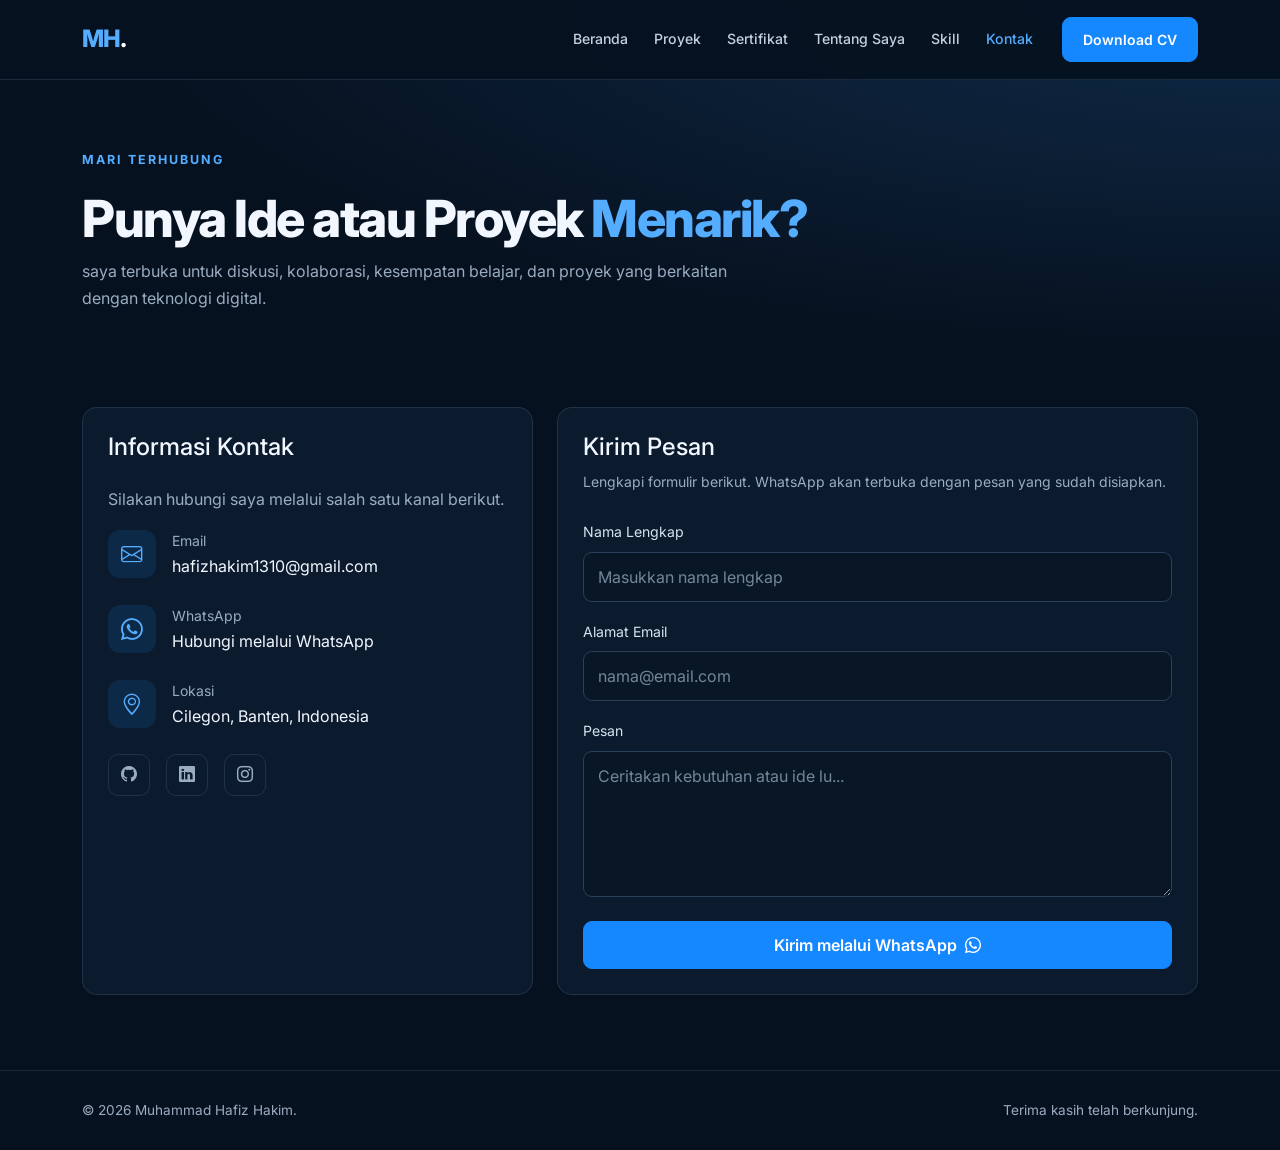
==== kontak.html @ 2e5564fa "Update portfolio" ====
<!DOCTYPE html>
<html lang="id">
<head>
<meta charset="UTF-8"><meta name="viewport" content="width=device-width, initial-scale=1">
<title>Kontak | Hafiz Hakim</title>
<link href="https://cdn.jsdelivr.net/npm/bootstrap@5.3.3/dist/css/bootstrap.min.css" rel="stylesheet">
<link href="https://cdn.jsdelivr.net/npm/bootstrap-icons@1.11.3/font/bootstrap-icons.min.css" rel="stylesheet">
<link href="css/style.css" rel="stylesheet">
</head>
<body>
<nav class="navbar navbar-expand-lg fixed-top"><div class="container">
<a class="navbar-brand" href="index.html">MH<span class="brand-dot">.</span></a>
<button class="navbar-toggler bg-light" data-bs-toggle="collapse" data-bs-target="#navMenu" aria-label="Buka navigasi"><span class="navbar-toggler-icon"></span></button>
<div class="collapse navbar-collapse" id="navMenu"><ul class="navbar-nav ms-auto align-items-lg-center">
<li class="nav-item"><a class="nav-link" data-page="index.html" href="index.html">Beranda</a></li>
<li class="nav-item"><a class="nav-link" data-page="proyek.html" href="proyek.html">Proyek</a></li>
<li class="nav-item"><a class="nav-link" data-page="sertifikat.html" href="sertifikat.html">Sertifikat</a></li>
<li class="nav-item"><a class="nav-link" data-page="tentang.html" href="tentang.html">Tentang Saya</a></li>
<li class="nav-item"><a class="nav-link" data-page="skill.html" href="skill.html">Skill</a></li>
<li class="nav-item"><a class="nav-link" data-page="kontak.html" href="kontak.html">Kontak</a></li>
<li class="nav-item ms-lg-3"><a class="btn btn-primary-custom btn-sm" href="assets/cv/cv-hafiz.pdf" target="_blank">Download CV</a></li>
</ul></div></div></nav>

<header class="page-header"><div class="container reveal">
<span class="eyebrow">MARI TERHUBUNG</span>
<h1 class="mt-3">Punya Ide atau Proyek <span class="text-blue">Menarik?</span></h1>
<p class="section-subtitle">saya terbuka untuk diskusi, kolaborasi, kesempatan belajar, dan proyek yang berkaitan dengan teknologi digital.</p>
</div></header>

<main class="section pt-4"><div class="container"><div class="row g-4">
<div class="col-lg-5 reveal"><div class="contact-panel">
<h4 class="mb-4">Informasi Kontak</h4>
<p class="text-muted-custom">Silakan hubungi saya melalui salah satu kanal berikut.</p>

<div class="d-flex gap-3 align-items-center mb-4">
<div class="info-icon mb-0"><i class="bi bi-envelope"></i></div>
<div><div class="text-muted-custom small">Email</div><a href="mailto:emailkamu@example.com">hafizhakim1310@gmail.com</a></div>
</div>
<div class="d-flex gap-3 align-items-center mb-4">
<div class="info-icon mb-0"><i class="bi bi-whatsapp"></i></div>
<div><div class="text-muted-custom small">WhatsApp</div><a href="https://wa.me/6281315445895" target="_blank" rel="noopener">Hubungi melalui WhatsApp</a></div>
</div>
<div class="d-flex gap-3 align-items-center mb-4">
<div class="info-icon mb-0"><i class="bi bi-geo-alt"></i></div>
<div><div class="text-muted-custom small">Lokasi</div><span>Cilegon, Banten, Indonesia</span></div>
</div>
<div class="d-flex gap-2 flex-wrap mt-4">
<a href="https://github.com/Hafiz1310" target="_blank" rel="noopener" class="social-link" aria-label="GitHub"><i class="bi bi-github"></i></a>
<a href="https://www.linkedin.com/in/m-hafiz-hakim-758389445/" target="_blank" rel="noopener" class="social-link" aria-label="LinkedIn"><i class="bi bi-linkedin"></i></a>
<a href="https://instagram.com/mhz_hakim" target="_blank" rel="noopener" class="social-link" aria-label="Instagram"><i class="bi bi-instagram"></i></a>
</div>
</div></div>

<div class="col-lg-7 reveal"><div class="contact-panel">
<h4 class="mb-2">Kirim Pesan</h4>
<p class="text-muted-custom small mb-4">Lengkapi formulir berikut. WhatsApp akan terbuka dengan pesan yang sudah disiapkan.</p>
<form id="contactForm">
<div class="mb-3"><label for="contactName" class="form-label">Nama Lengkap</label><input class="form-control" id="contactName" name="name" placeholder="Masukkan nama lengkap" required maxlength="100"></div>
<div class="mb-3"><label for="contactEmail" class="form-label">Alamat Email</label><input type="email" class="form-control" id="contactEmail" name="email" placeholder="nama@email.com" required maxlength="150"></div>
<div class="mb-4"><label for="contactMessage" class="form-label">Pesan</label><textarea class="form-control" id="contactMessage" name="message" rows="5" placeholder="Ceritakan kebutuhan atau ide lu..." required maxlength="3000"></textarea></div>
<button type="submit" class="btn btn-primary-custom w-100">Kirim melalui WhatsApp <i class="bi bi-whatsapp ms-1"></i></button>
</form>
</div></div>
</div></div></main>

<footer><div class="container d-flex flex-wrap justify-content-between gap-2"><span>© <span data-year></span> Muhammad Hafiz Hakim.</span><span>Terima kasih telah berkunjung.</span></div></footer>
<button class="back-top" aria-label="Kembali ke atas"><i class="bi bi-arrow-up"></i></button>
<script src="https://cdn.jsdelivr.net/npm/bootstrap@5.3.3/dist/js/bootstrap.bundle.min.js"></script><script src="js/script.js"></script>
</body></html>
---- css/style.css ----
@import url('https://fonts.googleapis.com/css2?family=Inter:wght@400;500;600;700;800&display=swap');

:root {
  --bg: #06111f;
  --surface: #0b1b2d;
  --surface-2: #10243a;
  --blue: #1688ff;
  --blue-light: #55adff;
  --text: #f2f7ff;
  --muted: #9aacc1;
  --border: rgba(145, 183, 222, .15);
}

* { box-sizing: border-box; }
html { scroll-behavior: smooth; scroll-padding-top: 90px; }

body {
  margin: 0;
  background: var(--bg);
  color: var(--text);
  font-family: 'Inter', sans-serif;
  line-height: 1.7;
}

a { color: inherit; text-decoration: none; }
img { max-width: 100%; }
.text-muted-custom { color: var(--muted) !important; }
.text-blue { color: var(--blue-light); }

.navbar {
  background: rgba(6, 17, 31, .94);
  border-bottom: 1px solid var(--border);
  backdrop-filter: blur(16px);
  padding: 14px 0;
}

.navbar-brand {
  color: var(--blue-light) !important;
  font-size: 1.5rem;
  font-weight: 800;
  letter-spacing: -1px;
}

.brand-dot { color: white; }
.nav-link {
  color: #c3d0df !important;
  font-size: .88rem;
  font-weight: 500;
  margin: 0 5px;
  transition: .25s;
}
.nav-link:hover, .nav-link.active { color: var(--blue-light) !important; }

.btn-primary-custom {
  background: var(--blue);
  color: white;
  border: 1px solid var(--blue);
  border-radius: 9px;
  padding: 11px 20px;
  font-weight: 600;
  transition: .25s;
}
.btn-primary-custom:hover {
  background: #0875e8;
  color: white;
  transform: translateY(-2px);
}

.btn-outline-custom {
  color: white;
  border: 1px solid #59718b;
  border-radius: 9px;
  padding: 11px 20px;
  transition: .25s;
}
.btn-outline-custom:hover {
  color: white;
  border-color: var(--blue-light);
  background: rgba(22, 136, 255, .1);
}

.hero {
  min-height: 83vh;
  display: flex;
  align-items: center;
  padding: 95px 0 70px;
  background:
    radial-gradient(ellipse at 85% 45%, rgba(0, 93, 200, .17), transparent 42%),
    var(--bg);
}

.eyebrow {
  color: var(--blue-light);
  font-size: .78rem;
  font-weight: 700;
  letter-spacing: 2px;
  text-transform: uppercase;
}

.hero h1 {
  font-size: clamp(2.5rem, 5.5vw, 4.5rem);
  font-weight: 800;
  letter-spacing: -2.5px;
  line-height: 1.12;
  margin: 18px 0;
}

.hero-description {
  max-width: 580px;
  color: var(--muted);
  font-size: 1.02rem;
}

.profile-frame {
  position: relative;
  max-width: 380px;
  margin: auto;
  padding: 12px;
  border: 1px solid rgba(85, 173, 255, .35);
  border-radius: 24px;
  background: linear-gradient(145deg, #102a46, #06111f);
  box-shadow: 0 25px 90px rgba(0, 100, 255, .12);
}

.profile-frame img {
  width: 100%;
  height: 430px;
  object-fit: cover;
  object-position: center top;
  border-radius: 17px;
}

.profile-placeholder {
  min-height: 300px;
  display: grid;
  place-items: center;
  font-size: 5rem;
  color: var(--blue-light);
  background: var(--surface-2);
  border-radius: 15px;
}

.social-link {
  display: inline-flex;
  align-items: center;
  justify-content: center;
  width: 42px;
  height: 42px;
  margin-right: 8px;
  border: 1px solid var(--border);
  border-radius: 10px;
  color: var(--muted);
  transition: .2s;
}
.social-link:hover {
  color: white;
  border-color: var(--blue);
  background: rgba(22, 136, 255, .13);
}

.page-header {
  padding: 145px 0 55px;
  background: radial-gradient(ellipse at top right, #102b49, transparent 65%);
}
.page-header h1 {
  font-weight: 800;
  letter-spacing: -1.5px;
  font-size: clamp(2rem, 4vw, 3.3rem);
}

.section { padding: 75px 0; }
.section-title {
  font-size: clamp(1.7rem, 3vw, 2.4rem);
  font-weight: 800;
  letter-spacing: -1px;
}
.section-subtitle { color: var(--muted); max-width: 650px; }

.custom-card {
  height: 100%;
  background: linear-gradient(145deg, var(--surface), #091625);
  border: 1px solid var(--border);
  border-radius: 16px;
  overflow: hidden;
  transition: transform .25s, border-color .25s;
}
.custom-card:hover {
  transform: translateY(-5px);
  border-color: rgba(85, 173, 255, .5);
}

.project-image {
  display: block;
  width: 100%;
  aspect-ratio: 16 / 9;
  height: auto;
  object-fit: contain;
  background: var(--surface-2);
}
.certificate-image {
  width: 100%;
  height: 210px;
  object-fit: contain;
  padding: 12px;
  background: #e9eef5;
  cursor: zoom-in;
}
.card-body-custom { padding: 22px; }

.tag {
  display: inline-block;
  padding: 4px 10px;
  border: 1px solid rgba(85, 173, 255, .23);
  border-radius: 6px;
  color: var(--blue-light);
  background: rgba(22, 136, 255, .08);
  font-size: .75rem;
  margin: 0 4px 5px 0;
}

.filter-btn {
  color: var(--muted);
  background: var(--surface);
  border: 1px solid var(--border);
  border-radius: 8px;
  padding: 8px 15px;
  font-size: .85rem;
}
.filter-btn:hover, .filter-btn.active {
  background: var(--blue);
  color: white;
  border-color: var(--blue);
}

.info-card, .skill-panel, .contact-panel {
  height: 100%;
  padding: 25px;
  background: var(--surface);
  border: 1px solid var(--border);
  border-radius: 15px;
}
.info-icon {
  width: 48px;
  height: 48px;
  display: grid;
  place-items: center;
  border-radius: 12px;
  background: rgba(22, 136, 255, .12);
  color: var(--blue-light);
  font-size: 1.35rem;
  margin-bottom: 18px;
}

.timeline-item {
  position: relative;
  padding: 0 0 28px 25px;
  border-left: 1px solid #254564;
}
.timeline-item::before {
  content: '';
  position: absolute;
  left: -6px;
  top: 8px;
  width: 11px;
  height: 11px;
  border-radius: 50%;
  background: var(--blue);
}

.skill-row { margin-bottom: 21px; }
.skill-track {
  height: 7px;
  margin-top: 8px;
  background: #1c3046;
  border-radius: 20px;
  overflow: hidden;
}
.skill-fill {
  height: 100%;
  background: linear-gradient(90deg, #0875e8, #55adff);
  border-radius: 20px;
}

.form-control, .form-select {
  background: #081625;
  color: var(--text);
  border: 1px solid #294058;
  padding: 12px 14px;
  border-radius: 9px;
}
.form-control:focus, .form-select:focus {
  background: #081625;
  color: white;
  border-color: var(--blue);
  box-shadow: 0 0 0 .2rem rgba(22, 136, 255, .13);
}
.form-control::placeholder { color: #73869a; }
.form-label { color: #d6e2ef; font-size: .88rem; }

footer {
  border-top: 1px solid var(--border);
  padding: 28px 0;
  color: var(--muted);
  font-size: .85rem;
}

.back-top {
  position: fixed;
  right: 22px;
  bottom: 22px;
  width: 43px;
  height: 43px;
  z-index: 1000;
  border: 0;
  border-radius: 10px;
  background: var(--blue);
  color: white;
  display: none;
  box-shadow: 0 8px 25px rgba(0, 0, 0, .3);
}
.back-top.show { display: block; }

.reveal {
  opacity: 0;
  transform: translateY(18px);
  transition: opacity .6s ease, transform .6s ease;
}
.reveal.visible { opacity: 1; transform: translateY(0); }

.modal-content {
  color: var(--text);
  background: var(--surface);
  border: 1px solid var(--border);
}
.preview-image {
  max-width: 100%;
  max-height: 78vh;
  object-fit: contain;
}

@media (max-width: 991px) {
  .navbar-collapse {
    padding: 15px 0;
  }
  .hero { min-height: auto; padding-top: 125px; }
  .profile-frame { max-width: 310px; margin-top: 35px; }
  .profile-frame img { height: 350px; }
}

@media (max-width: 575px) {
  .hero h1 { letter-spacing: -1.5px; }
  .section { padding: 52px 0; }
  .page-header { padding-top: 120px; }
  .card-body-custom { padding: 18px; }
}
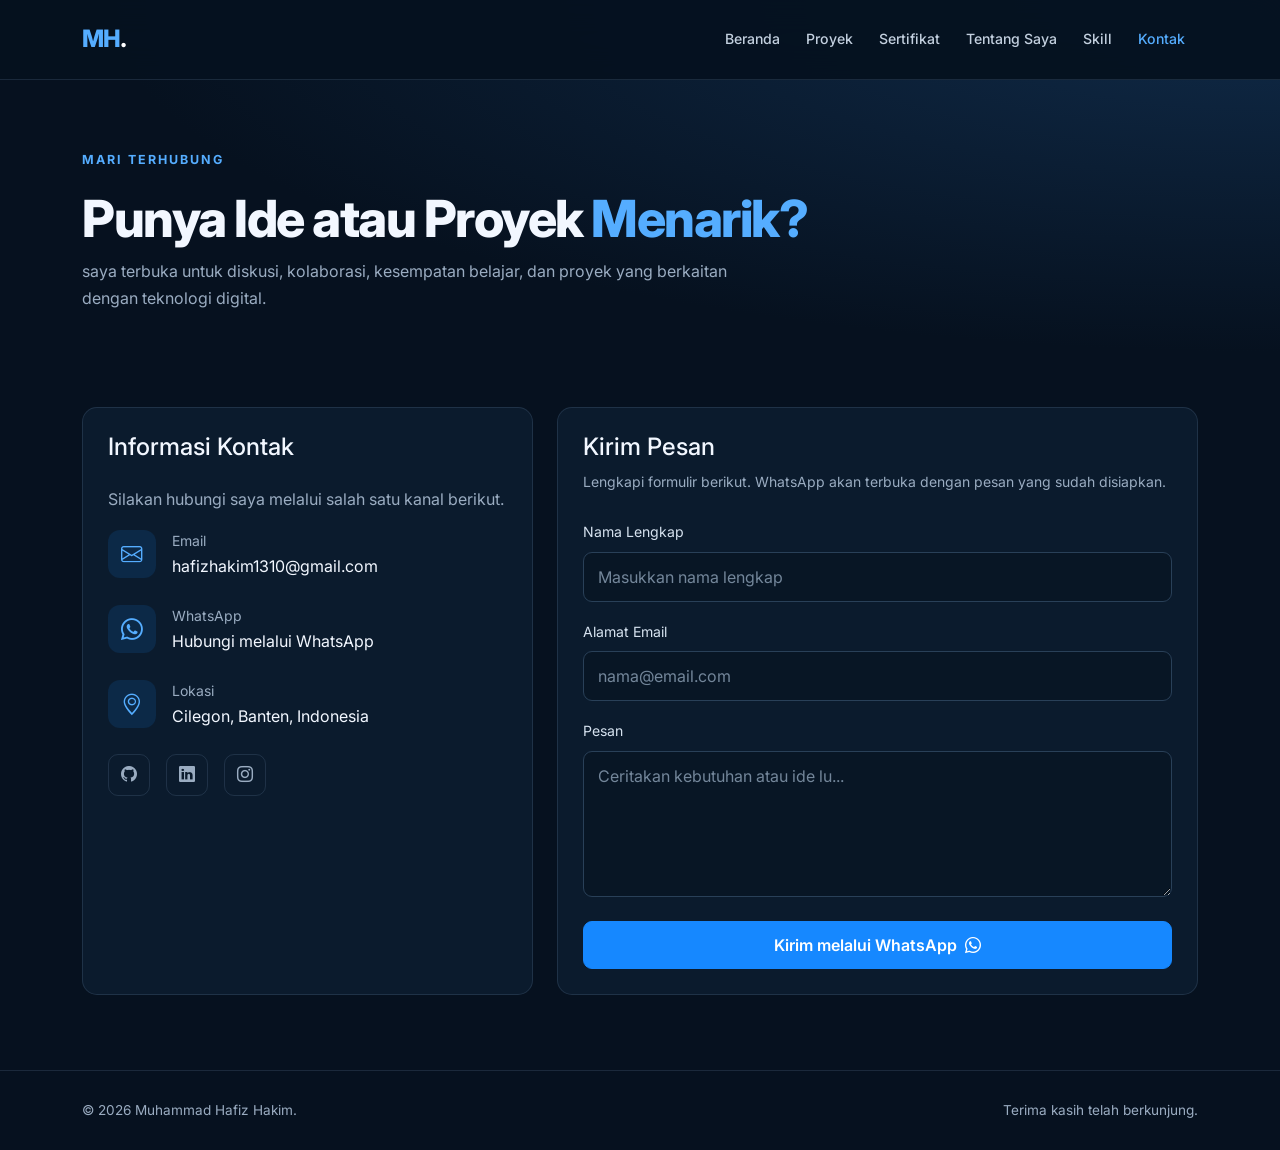
==== commit e1199b60: "Remove CV download link from kontak.html" ====
--- a/kontak.html
+++ b/kontak.html
@@ -19,7 +19,6 @@
 <li class="nav-item"><a class="nav-link" data-page="tentang.html" href="tentang.html">Tentang Saya</a></li>
 <li class="nav-item"><a class="nav-link" data-page="skill.html" href="skill.html">Skill</a></li>
 <li class="nav-item"><a class="nav-link" data-page="kontak.html" href="kontak.html">Kontak</a></li>
-<li class="nav-item ms-lg-3"><a class="btn btn-primary-custom btn-sm" href="assets/cv/cv-hafiz.pdf" target="_blank">Download CV</a></li>
 </ul></div></div></nav>
 
 <header class="page-header"><div class="container reveal">
